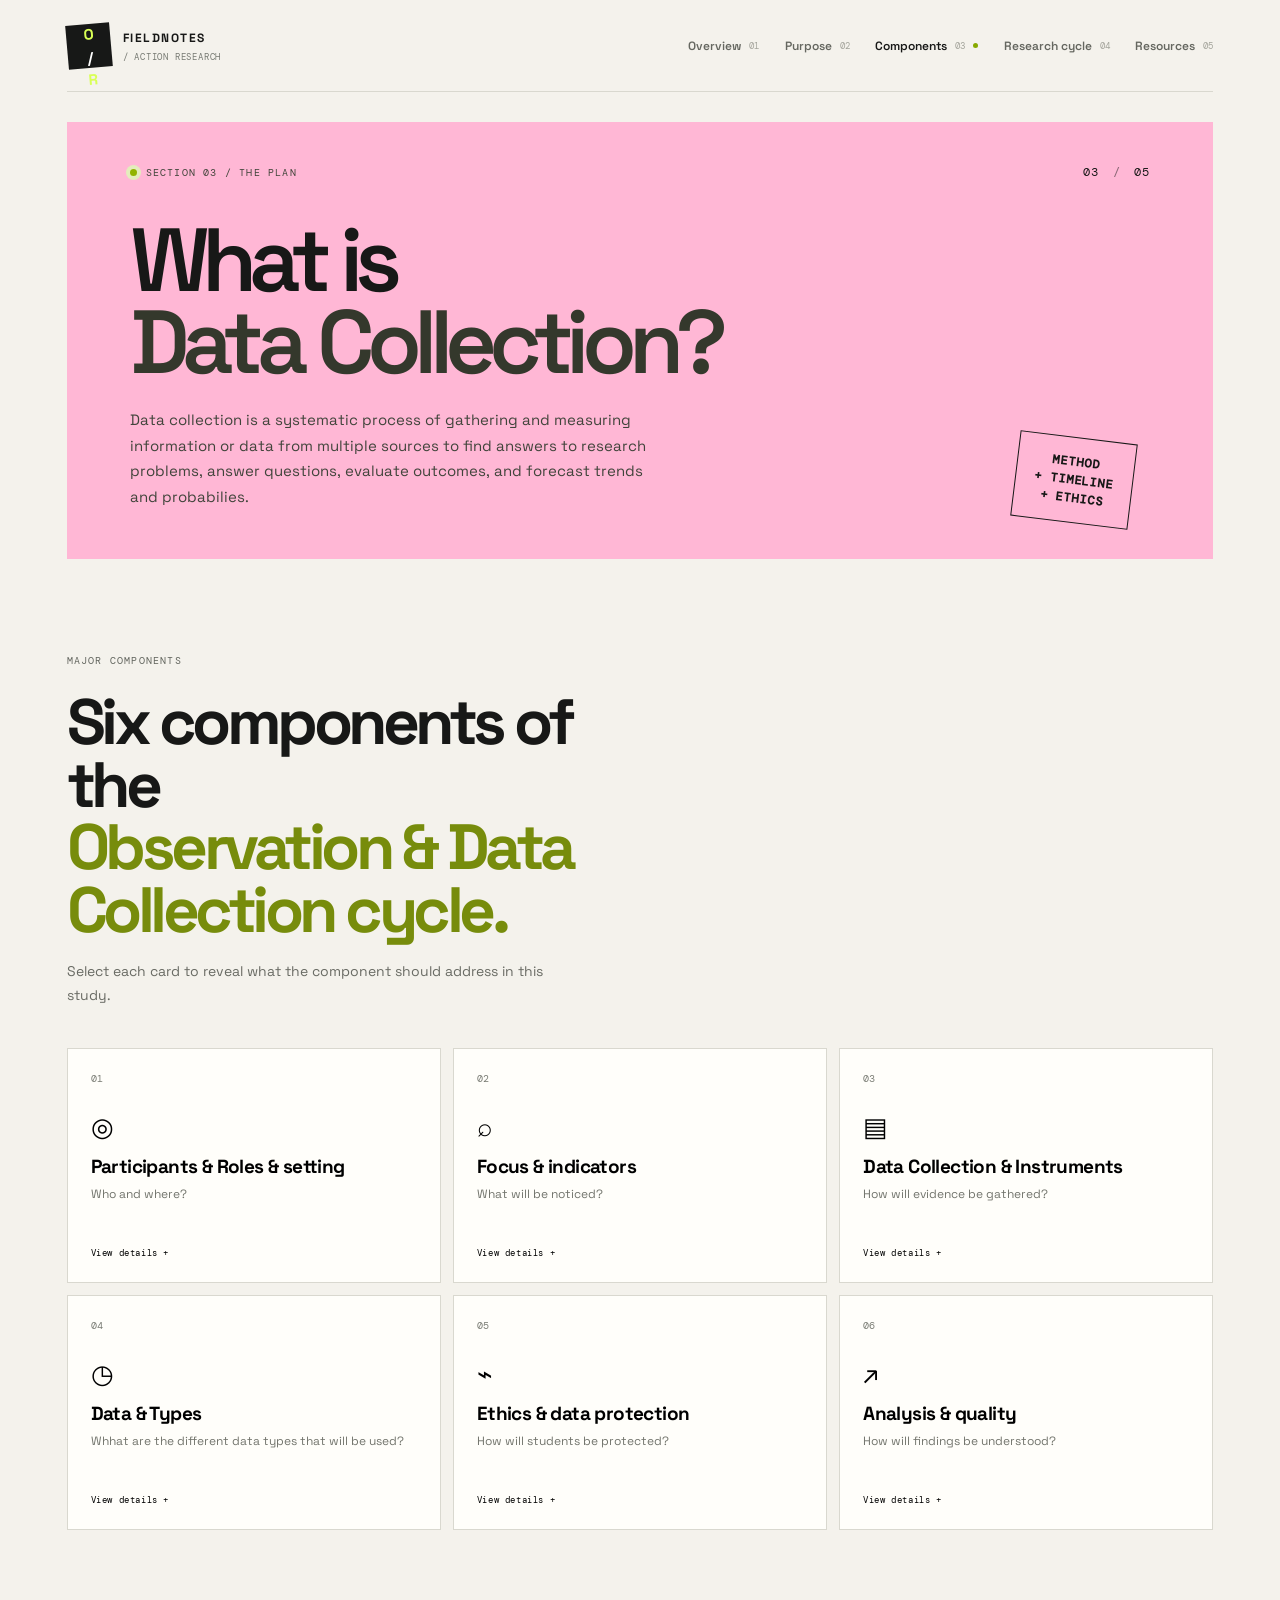
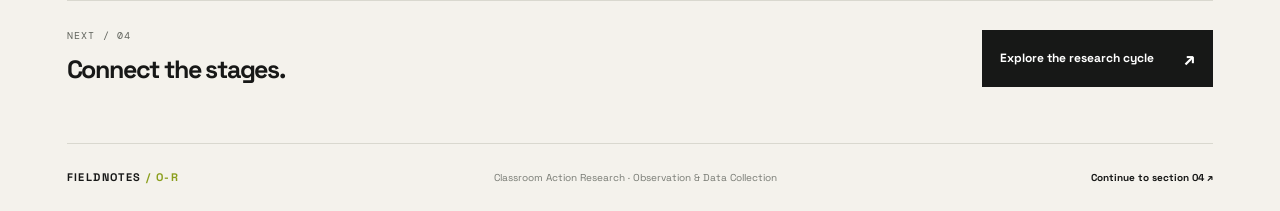
==== components.html @ 3b0fd25b "Add files via upload" ====
<!DOCTYPE html>
<html lang="en">
<head>
  <meta charset="UTF-8"><meta name="viewport" content="width=device-width, initial-scale=1.0">
  <meta name="description" content="Major components of an observation and data collection proposal.">
  <title>Components</title>
  <link rel="preconnect" href="https://fonts.googleapis.com"><link rel="preconnect" href="https://fonts.gstatic.com" crossorigin>
  <link href="https://fonts.googleapis.com/css2?family=DM+Mono:wght@400;500&family=Space+Grotesk:wght@400;500;600;700&display=swap" rel="stylesheet">
  <link rel="stylesheet" href="style.css"><script src="script.js" defer></script>
</head>
<body><div class="site-shell">
  <header class="site-header"><a class="brand" href="index.html"><span class="brand-mark">O<span>/</span>R</span><span class="brand-name">FIELDNOTES<span> / ACTION RESEARCH</span></span></a><button class="menu-toggle" aria-label="Toggle navigation" aria-expanded="false"><span></span><span></span></button><nav class="main-nav" aria-label="Main navigation"><a href="index.html">Overview <span>01</span></a><a href="purpose.html">Purpose <span>02</span></a><a class="active" href="components.html">Components <span>03</span></a><a href="cycle.html">Research cycle <span>04</span></a><a href="resources.html">Resources <span>05</span></a></nav></header>
  <main>
    <section class="page-hero page-hero-pink"><div class="page-hero-top"><p class="eyebrow"><span class="eyebrow-dot"></span> SECTION 03 / THE PLAN</p><span class="page-count">03 <i>/</i> 05</span></div><h1>What is<br><em>Data Collection?</em></h1><p class="page-lede">Data collection is a systematic process of gathering and measuring information or data from multiple sources to find answers to research problems, answer questions, evaluate outcomes, and forecast trends and probabilies.</p><div class="hero-stamp">METHOD<br>+ TIMELINE<br>+ ETHICS</div></section>
    <section class="section-block proposal-block"><div class="section-heading"><p class="eyebrow">MAJOR COMPONENTS</p><h2>Six components of the<br><em>Observation & Data Collection cycle.</em></h2><p>Select each card to reveal what the component should address in this study.</p></div>
      <div class="proposal-grid">
        <button class="proposal-card" aria-expanded="false"><span class="proposal-number">01</span><span class="proposal-icon">◎</span><h3>Participants & Roles &amp; setting</h3><p class="proposal-summary">Who and where?</p><span class="expand-label">View details +</span><div class="proposal-details"><p>Students of Grade 9E at School A, the classroom context, the teacher-researcher, and the learning issue being investigated. The students of Grade E's work sample, logs and interview responses. The Class Teacher will implement the intervention and observes along side the researcher. The Student researcher will observe, record field notes and compare findings with the teacher.</p></div></button>
        <button class="proposal-card" aria-expanded="false"><span class="proposal-number">02</span><span class="proposal-icon">⌕</span><h3>Focus &amp; indicators</h3><p class="proposal-summary">What will be noticed?</p><span class="expand-label">View details +</span><div class="proposal-details"><p>Define the critical-thinking behaviours to observe, such as explaining reasoning, using evidence, considering alternative views, and responding constructively to feedback.</p></div></button>
        <button class="proposal-card" aria-expanded="false"><span class="proposal-number">03</span><span class="proposal-icon">▤</span><h3>Data Collection &amp; Instruments</h3><p class="proposal-summary">How will evidence be gathered?</p><span class="expand-label">View details +</span><div class="proposal-details"><p>Rubric-based classroom observation checklist</p> <p>Critical Thinking Rubric</p><p>AI Usage Log and AI Transparency Appendix</p><p>Student Reflective Journals</p><p>Surveys and Tests</p><p>Interviews with a focus group</p></div></button>
        <button class="proposal-card" aria-expanded="false"><span class="proposal-number">04</span><span class="proposal-icon">◷</span><h3>Data &amp; Types</h3><p class="proposal-summary">Whhat are the different data types that will be used?</p><span class="expand-label">View details +</span><div class="proposal-details"><p>Quantitative: survey results, pre- and post-test scores, rubric scores, frequency counts from checklists.</p> <p>Qualitative: observation notes, AI logs, journal entries, interview responses, teacher feedback comments.</p></div></button>
        <button class="proposal-card" aria-expanded="false"><span class="proposal-number">05</span><span class="proposal-icon">⌁</span><h3>Ethics &amp; data protection</h3><p class="proposal-summary">How will students be protected?</p><span class="expand-label">View details +</span><div class="proposal-details"><p>Follow school and institutional requirements for permission and consent, explain participation appropriately, use codes instead of names in working records, and store data securely.</p></div></button>
        <button class="proposal-card" aria-expanded="false"><span class="proposal-number">06</span><span class="proposal-icon">↗</span><h3>Analysis &amp; quality</h3><p class="proposal-summary">How will findings be understood?</p><span class="expand-label">View details +</span><div class="proposal-details"><p>Explain how observations will be coded, rubric scores summarised, and baseline findings compared with later evidence. Use consistent criteria and, where feasible, a second observer to check interpretation.</p></div></button>
      </div>
    </section>
    <section class="bottom-cta"><div><p class="eyebrow">NEXT / 04</p><h2>Connect the stages.</h2></div><a class="button button-dark" href="cycle.html">Explore the research cycle <span>↗</span></a></section>
  </main>
  <footer class="site-footer"><a class="footer-brand" href="index.html">FIELDNOTES <span>/ O-R</span></a><p>Classroom Action Research · Observation &amp; Data Collection</p><a href="cycle.html">Continue to section 04 ↗</a></footer>
</div></body></html>
---- style.css ----
/* FIELDNOTES / Observation & Data Collection
   Bold experimental academic design. All pages share this stylesheet. */
:root{--ink:#171817;--paper:#f4f2ec;--muted:#777a73;--line:#d9d8cf;--lime:#d9ff55;--pink:#ffb7d5;--blue:#a9c7ff;--orange:#ff9d5c;--white:#fffefa;--mono:"DM Mono",monospace;--display:"Space Grotesk",sans-serif;--radius:4px}
*{box-sizing:border-box}html{scroll-behavior:smooth}body{margin:0;background:var(--paper);color:var(--ink);font-family:var(--display);line-height:1.5}a{color:inherit;text-decoration:none}button{font:inherit}.site-shell{width:min(1440px,100%);margin:0 auto;padding:0 5.2%}.site-header{height:92px;display:flex;align-items:center;justify-content:space-between;border-bottom:1px solid var(--line);position:relative;z-index:10}.brand{display:flex;align-items:center;gap:12px}.brand-mark{display:grid;place-items:center;width:44px;height:44px;background:var(--ink);color:var(--lime);font-size:15px;font-weight:700;letter-spacing:-2px;transform:rotate(-5deg)}.brand-mark span{color:white}.brand-name{font-size:12px;font-weight:700;letter-spacing:1.5px}.brand-name>span{display:block;font:9px var(--mono);color:var(--muted);letter-spacing:.8px;margin-top:4px}.main-nav{display:flex;align-items:center;gap:clamp(12px,2vw,30px)}.main-nav a{font-size:12px;font-weight:600;display:flex;gap:8px;align-items:center;color:#656760;transition:color .2s}.main-nav a span{font:9px var(--mono);color:#a3a49b}.main-nav a:hover,.main-nav a.active{color:var(--ink)}.main-nav a.active:after{content:"";height:5px;width:5px;border-radius:50%;background:#87a900;display:inline-block}.menu-toggle{display:none;border:0;background:transparent;padding:8px}.menu-toggle span{display:block;width:24px;height:2px;background:var(--ink);margin:5px}
.eyebrow,.section-kicker,.chapter-number,.page-count,.step-tag,.resource-number,.timeline-week,.progress-top,.card-top,.card-footer,.strip-label,.context-index,.art-coordinate{font:10px var(--mono);letter-spacing:1.2px}.eyebrow{display:flex;align-items:center;gap:9px;margin:0 0 24px;color:#62655e}.eyebrow-dot{width:7px;height:7px;background:#92b300;display:inline-block;border-radius:50%;box-shadow:0 0 0 4px #e4edbd}.hero{display:grid;grid-template-columns:1.08fr .92fr;gap:4%;padding:70px 0 65px;min-height:590px;align-items:center}.hero h1,.page-hero h1{font-size:clamp(58px,8vw,112px);line-height:.91;letter-spacing:-.085em;font-weight:600;margin:0}.hero h1 em,.page-hero h1 em,.section-heading h2 em,.context-main h2 em,.big-text-panel h2 em,.dark-panel h2 em,.example-heading h2 em,.timeline-heading h2 em,.connection-table-section h2 em,.process-intro h2 em,.closing-panel h2 em{font-style:normal;color:#778c0c}.hero-intro{max-width:540px;color:#5f625b;font-size:17px;line-height:1.7;margin:28px 0 27px}.hero-actions{display:flex;align-items:center;gap:25px;flex-wrap:wrap}.button{display:inline-flex;align-items:center;gap:30px;padding:15px 18px;font-size:12px;font-weight:700;transition:transform .2s,background .2s}.button:hover{transform:translateY(-3px)}.button-dark{background:var(--ink);color:white}.button-dark span,.button-light span{font-size:18px}.text-link{font-size:12px;font-weight:700;border-bottom:1px solid #b9bab2;padding-bottom:5px}.hero-meta{display:flex;align-items:center;gap:11px;flex-wrap:wrap;margin-top:45px;font:9px var(--mono);color:var(--muted);letter-spacing:.6px}.hero-meta strong{font:600 10px var(--display);color:var(--ink);letter-spacing:0}.meta-divider{height:20px;border-left:1px solid var(--line);margin:0 5px}
.hero-art{height:435px;position:relative;display:grid;place-items:center;isolation:isolate}.art-circle{position:absolute;border-radius:50%;z-index:-1}.circle-one{width:360px;height:360px;background:var(--lime);top:35px;right:7%;}.circle-two{width:200px;height:200px;border:1px solid var(--ink);bottom:0;left:0}.observation-card{width:min(310px,75%);background:var(--white);border:1px solid var(--ink);padding:20px 20px 15px;box-shadow:12px 13px 0 var(--ink);transform:rotate(3deg);z-index:2;animation:floatCard 6s ease-in-out infinite}.card-top,.card-footer{display:flex;justify-content:space-between;color:#74766f;font-size:8px}.record-dot{width:7px;height:7px;background:#ff665c;border-radius:50%}.scribble-line{height:5px;background:#e4e3dc;margin-top:13px}.scribble-line.long{width:85%}.scribble-line.medium{width:58%}.observation-highlight{background:var(--pink);font-size:23px;line-height:1.12;letter-spacing:-1px;font-weight:700;padding:17px;margin:19px 0 15px;transform:rotate(-1deg)}.mini-check{display:flex;align-items:center;gap:9px;font-size:10px;color:#55574f;margin:10px 0}.check-box{width:14px;height:14px;border:1px solid #aeb0a6;display:grid;place-items:center;font-size:10px;color:#4d6800}.card-footer{border-top:1px solid var(--line);padding-top:13px;margin-top:18px}.art-sticker{position:absolute;font:700 11px var(--mono);letter-spacing:.8px;padding:12px 14px;z-index:3}.sticker-top{background:var(--ink);color:var(--lime);right:1%;top:18px;transform:rotate(8deg)}.sticker-bottom{background:var(--orange);bottom:20px;left:2%;transform:rotate(-8deg)}.art-coordinate{position:absolute;right:0;bottom:5px;font-size:8px;line-height:1.8;color:var(--muted)}
.intro-strip{border-top:1px solid var(--ink);border-bottom:1px solid var(--ink);display:grid;grid-template-columns:190px 1fr;align-items:center;gap:20px;padding:27px 0}.strip-label{display:flex;justify-content:space-between;color:var(--muted)}.strip-label span{font-size:18px;color:var(--ink)}.intro-strip p{font-size:clamp(18px,2.3vw,27px);letter-spacing:-.8px;line-height:1.35;margin:0;max-width:850px}.intro-strip strong{background:var(--lime);padding:0 4px}
.section-block{padding:95px 0}.section-heading{max-width:590px;margin-bottom:40px}.section-heading h2,.example-heading h2,.timeline-heading h2,.connection-table-section h2,.process-intro h2{font-size:clamp(40px,5vw,65px);line-height:.98;letter-spacing:-.07em;margin:0 0 18px}.section-heading>p:last-child,.timeline-heading>p:last-child,.process-intro>p:last-child{color:#696b64;max-width:480px;font-size:14px;line-height:1.7}.chapter-grid{display:grid;grid-template-columns:repeat(4,1fr);gap:13px}.chapter-card{min-height:260px;padding:19px;position:relative;display:flex;flex-direction:column;transition:transform .25s;overflow:hidden}.chapter-card:hover{transform:translateY(-7px) rotate(-.5deg)}.chapter-lime{background:var(--lime)}.chapter-pink{background:var(--pink)}.chapter-blue{background:var(--blue)}.chapter-orange{background:var(--orange)}.chapter-number{font-size:8px}.chapter-icon{font-size:28px;margin-top:25px}.chapter-card h3{font-size:25px;line-height:1.03;letter-spacing:-1.4px;margin:8px 0}.chapter-card p{font-size:11px;max-width:180px;color:#42453d;line-height:1.5;margin:0 0 30px}.card-arrow{position:absolute;right:18px;bottom:12px;font-size:22px}
.context-band{background:var(--ink);color:white;padding:48px;display:grid;grid-template-columns:150px 1fr 110px;gap:30px;align-items:start;margin-bottom:90px}.context-index{color:#a7aaa1;line-height:1.8}.context-index strong{font:700 30px var(--display);color:var(--lime);letter-spacing:-2px}.context-main .eyebrow{color:#c2c4bc}.context-main h2{font-size:clamp(36px,4vw,55px);letter-spacing:-.06em;line-height:1;margin:0 0 18px}.context-main h2 em{color:var(--lime)}.context-main>p:last-child{max-width:660px;color:#c3c5bd;font-size:14px;line-height:1.8;margin:0}.context-side{display:flex;flex-direction:column;align-items:flex-end;gap:20px;font:9px var(--mono);line-height:1.8;color:var(--lime);text-align:right}.context-symbol{font-size:44px;line-height:1}
.site-footer{border-top:1px solid var(--line);padding:25px 0;display:flex;align-items:center;justify-content:space-between;gap:15px;font-size:10px;color:var(--muted)}.footer-brand{font-size:11px;font-weight:700;letter-spacing:1.4px;color:var(--ink)}.footer-brand span{color:#8b9f1d}.site-footer p{margin:0}.site-footer>a:last-child{color:var(--ink);font-weight:700}
.page-hero{min-height:390px;padding:42px 5.5% 50px;position:relative;overflow:hidden;margin:30px 0 0}.page-hero-lime{background:var(--lime)}.page-hero-pink{background:var(--pink)}.page-hero-blue{background:var(--blue)}.page-hero-orange{background:var(--orange)}.page-hero-top{display:flex;justify-content:space-between;align-items:center;margin-bottom:40px}.page-hero .eyebrow{margin:0;color:#41443a}.page-count{font-size:12px}.page-count i{font-style:normal;opacity:.5;margin:0 5px}.page-hero h1{font-size:clamp(54px,7vw,90px);max-width:800px;position:relative;z-index:1}.page-hero h1 em{color:#34382c}.page-lede{max-width:530px;font-size:15px;line-height:1.7;color:#41443b;margin:24px 0 0;position:relative;z-index:1}.hero-stamp{position:absolute;right:7%;bottom:36px;border:1px solid currentColor;padding:15px 18px;font:700 12px var(--mono);line-height:1.5;letter-spacing:1px;transform:rotate(7deg);text-align:center;z-index:0}
.two-column-section{display:grid;grid-template-columns:1fr 1fr;gap:14px;padding:75px 0}.big-text-panel,.dark-panel{padding:clamp(25px,4vw,50px);min-height:520px}.big-text-panel{background:var(--white);border:1px solid var(--line)}.dark-panel{background:var(--ink);color:white}.section-kicker{color:#85877f}.dark-panel .section-kicker{color:#b8bbb2}.oversized-symbol{font-size:52px;line-height:1;margin:35px 0 18px;color:#8ba900}.dark-panel .oversized-symbol{color:var(--pink)}.big-text-panel h2,.dark-panel h2{font-size:clamp(34px,4vw,48px);line-height:.99;letter-spacing:-.07em;margin:0 0 22px}.dark-panel h2 em{color:var(--pink)}.big-text-panel>p,.dark-panel>p{font-size:13px;color:#666960;line-height:1.8}.quote-note{border-left:4px solid var(--lime);padding:12px 15px;background:#f0f3e4;font-size:12px;line-height:1.6;margin-top:25px}.reason-list{padding:0;margin:30px 0 0;list-style:none}.reason-list li{display:grid;grid-template-columns:34px 1fr;gap:12px;border-top:1px solid #3b3e38;padding:16px 0}.reason-list li>span{font:10px var(--mono);color:var(--pink);padding-top:3px}.reason-list strong{font-size:14px}.reason-list p{font-size:11px;color:#bfc1b8;line-height:1.6;margin:4px 0 0}
.example-section{padding:20px 0 80px}.example-heading{margin-bottom:35px}.example-flow{display:grid;grid-template-columns:1fr 30px 1fr 30px 1fr;align-items:stretch;gap:10px}.example-step{background:#e9e7df;padding:23px;min-height:220px;position:relative}.step-tag{font-size:8px;color:#666960}.example-icon{font-size:28px;margin:25px 0 10px}.example-step h3{font-size:19px;letter-spacing:-.7px;margin:0 0 8px}.example-step p{font-size:12px;color:#62645c;line-height:1.6;margin:0}.flow-arrow{display:grid;place-items:center;font-size:23px}.bottom-cta{border-top:1px solid var(--line);padding:28px 0 55px;display:flex;align-items:center;justify-content:space-between;gap:20px}.bottom-cta .eyebrow{margin-bottom:9px}.bottom-cta h2{font-size:25px;letter-spacing:-1.2px;margin:0}
.proposal-block{padding-bottom:70px}.proposal-grid{display:grid;grid-template-columns:repeat(3,1fr);gap:12px}.proposal-card{border:1px solid var(--line);background:var(--white);text-align:left;padding:23px;min-height:235px;position:relative;cursor:pointer;transition:transform .2s,border-color .2s;display:flex;flex-direction:column;align-items:flex-start}.proposal-card:hover{transform:translateY(-4px);border-color:var(--ink)}.proposal-card[aria-expanded="true"]{background:var(--lime);border-color:var(--ink)}.proposal-number{font:10px var(--mono);color:#7a7c74}.proposal-icon{font-size:26px;margin:23px 0 10px}.proposal-card h3{font-size:19px;line-height:1.1;letter-spacing:-.6px;margin:0 0 8px}.proposal-summary{font-size:12px;color:#72746c;margin:0 0 20px}.expand-label{font:9px var(--mono);letter-spacing:.6px;margin-top:auto}.proposal-details{display:none;border-top:1px solid #b7c58b;padding-top:12px;margin-top:15px}.proposal-details p{font-size:11px;line-height:1.7;margin:0;color:#44473e}.proposal-card[aria-expanded="true"] .proposal-details{display:block}.proposal-card[aria-expanded="true"] .expand-label{font-weight:700}.timeline-section{background:#e8e6dd;padding:65px 7%;display:grid;grid-template-columns:.8fr 1.2fr;gap:7%;margin-bottom:75px}.timeline-heading h2{font-size:clamp(35px,4vw,50px)}.timeline{position:relative}.timeline:before{content:"";position:absolute;top:18px;bottom:25px;left:86px;width:1px;background:#c3c4b8}.timeline-item{display:grid;grid-template-columns:70px 34px 1fr;gap:15px;position:relative;padding:0 0 27px}.timeline-week{font-size:8px;line-height:1.5;color:#777970;padding-top:9px}.timeline-marker{width:31px;height:31px;border:1px solid var(--ink);background:var(--lime);border-radius:50%;display:grid;place-items:center;font:10px var(--mono);z-index:1}.timeline-content h3{font-size:16px;margin:2px 0 5px}.timeline-content p{font-size:11px;color:#686a62;line-height:1.7;margin:0}
.cycle-section{padding:85px 0 60px}.cycle-explorer{display:grid;grid-template-columns:1.1fr .9fr;gap:35px;align-items:center}.cycle-visual{height:430px;max-width:530px;width:100%;margin:auto;position:relative}.cycle-arrows{position:absolute;inset:0;width:100%;height:100%;color:#a3a59b;fill:none;stroke:currentColor;stroke-width:1.5;stroke-dasharray:5 6}.cycle-node{position:absolute;z-index:2;width:142px;min-height:100px;border:1px solid var(--ink);background:var(--white);padding:13px;text-align:left;cursor:pointer;transition:transform .2s,background .2s;box-shadow:5px 5px 0 rgba(23,24,23,.1)}.cycle-node:hover{transform:translateY(-4px) rotate(-1deg)}.cycle-node span{display:block;font:9px var(--mono);color:#77796f;margin-bottom:10px}.cycle-node strong{display:block;font-size:18px;letter-spacing:-.8px}.cycle-node small{display:block;font-size:10px;color:#676960;margin-top:3px}.node-plan{top:10px;left:calc(50% - 71px)}.node-act{top:145px;right:0}.node-observe{bottom:10px;left:calc(50% - 71px)}.node-reflect{top:145px;left:0}.node-act.is-selected{background:var(--pink)}.node-plan.is-selected{background:var(--blue)}.node-observe.is-selected{background:var(--lime)}.node-reflect.is-selected{background:var(--orange)}.cycle-node[aria-pressed="true"]{box-shadow:6px 6px 0 var(--ink)}.cycle-center{position:absolute;top:50%;left:50%;transform:translate(-50%,-50%);width:130px;height:130px;border:1px dashed #9fa196;border-radius:50%;display:flex;flex-direction:column;align-items:center;justify-content:center;text-align:center;background:var(--paper)}.cycle-center span{font:8px var(--mono);letter-spacing:1px;color:#7b7d74}.cycle-center strong{font-size:15px;line-height:1.05;letter-spacing:-.5px;margin:7px 0}.cycle-center i{font-style:normal;font-size:22px}.cycle-detail{background:var(--ink);color:white;padding:35px;min-height:370px;position:relative}.cycle-detail .eyebrow{color:#b8bab2;margin-bottom:12px;font-size:9px}.detail-number{font-size:56px;line-height:1;font-weight:700;letter-spacing:-5px;color:var(--lime)}.cycle-detail h3{font-size:32px;line-height:.98;letter-spacing:-1.8px;margin:13px 0}.cycle-detail>p:not(.eyebrow){font-size:12px;line-height:1.8;color:#c4c6be}.detail-connection{display:flex;gap:12px;border-top:1px solid #41443c;padding-top:18px;margin-top:24px}.connection-icon{color:var(--pink);font-size:22px}.detail-connection strong{font-size:12px}.detail-connection p{font-size:10px;line-height:1.6;color:#bfc1b8;margin:5px 0 0}.cycle-controls{display:flex;justify-content:space-between;gap:12px;margin-top:23px}.small-button{border:1px solid #5b5e55;background:transparent;color:white;padding:9px 12px;font-size:10px;cursor:pointer}.small-button:hover{background:var(--lime);border-color:var(--lime);color:var(--ink)}.cycle-summary{display:flex;align-items:center;gap:20px;background:var(--blue);padding:20px 25px;margin-top:45px}.summary-symbol{font-size:38px}.cycle-summary p{font-size:13px;line-height:1.7;margin:0}.connection-table-section{padding:20px 0 85px}.connection-table-section h2{margin-bottom:28px}.connection-rows{border-top:1px solid var(--ink)}.connection-rows>div{display:grid;grid-template-columns:150px 220px 1fr;gap:20px;align-items:center;padding:20px;border-bottom:1px solid var(--line)}.connection-rows span{font:9px var(--mono);color:#77796f}.connection-rows strong{font-size:14px}.connection-rows p{font-size:12px;color:#686a62;margin:0}.connection-rows .row-highlight{background:var(--lime);border-bottom-color:var(--ink)}
.resource-section{padding:85px 0 75px}.resource-grid{display:grid;grid-template-columns:repeat(2,1fr);gap:13px}.resource-card{padding:28px;min-height:330px}.resource-card-dark{background:var(--ink);color:white}.resource-card-lime{background:var(--lime)}.resource-card-blue{background:var(--blue)}.resource-card-pink{background:var(--pink)}.resource-number{font-size:9px;opacity:.8}.resource-symbol{font-size:33px;margin:24px 0 8px}.resource-card h3{font-size:27px;letter-spacing:-1.4px;margin:0 0 17px}.resource-card ul{padding-left:17px;margin:0;display:grid;gap:8px}.resource-card li{font-size:12px;line-height:1.5}.resource-card-dark li{color:#d2d4cc}.process-section{display:grid;grid-template-columns:.8fr 1.2fr;gap:8%;padding:35px 0 90px}.process-intro h2{font-size:clamp(38px,4vw,54px)}.progress-card{background:#e5e3da;padding:18px;margin-top:30px}.progress-top{display:flex;justify-content:space-between;font-size:8px}.progress-top strong{font-size:10px}.progress-track{height:5px;background:#cacbc1;margin:13px 0}.progress-track span{display:block;height:100%;width:0;background:#89a600;transition:width .25s}.progress-card>p{font-size:10px;color:#65675f;margin:0}.reset-button{border:0;border-bottom:1px solid #a7a89f;background:none;padding:0;margin-top:15px;font-size:10px;cursor:pointer}.process-checklist{border-top:1px solid var(--line)}.process-item{display:grid;grid-template-columns:0 35px 1fr 22px;gap:12px;align-items:center;padding:18px 4px;border-bottom:1px solid var(--line);cursor:pointer;transition:background .2s}.process-item input{opacity:0;width:0;height:0}.process-number{font:10px var(--mono);color:#898b83}.process-copy strong{display:block;font-size:14px}.process-copy small{display:block;font-size:11px;color:#73756d;margin-top:4px;line-height:1.5}.custom-check{width:20px;height:20px;border:1px solid #b5b7ad;display:grid;place-items:center;font-size:12px;color:transparent}.process-item:has(input:checked){background:#e8efcf}.process-item:has(input:checked) .custom-check{background:var(--lime);border-color:var(--ink);color:var(--ink)}.process-item:has(input:checked) .process-copy strong{text-decoration:line-through;text-decoration-color:#8b9f1d}.closing-panel{position:relative;background:var(--ink);color:white;padding:50px 7%;margin-bottom:75px;overflow:hidden}.closing-panel .eyebrow{color:#bfc1b8}.closing-panel h2{font-size:clamp(48px,7vw,82px);line-height:.9;letter-spacing:-.08em;margin:0 0 22px;position:relative;z-index:1}.closing-panel h2 em{color:var(--lime)}.closing-panel>p:not(.eyebrow){max-width:520px;color:#c5c7bf;font-size:13px;line-height:1.8;margin-bottom:25px}.button-light{background:var(--lime);color:var(--ink);position:relative;z-index:1}.closing-mark{position:absolute;right:4%;top:0;font-size:clamp(130px,24vw,310px);font-weight:700;letter-spacing:-.13em;color:#292c25;line-height:1;transform:rotate(-10deg);pointer-events:none}
@keyframes floatCard{0%,100%{transform:translateY(0) rotate(3deg)}50%{transform:translateY(-8px) rotate(1deg)}}@media(prefers-reduced-motion:reduce){*,*::before,*::after{scroll-behavior:auto!important;animation:none!important;transition:none!important}}
@media(max-width:1000px){.site-shell{padding:0 4%}.site-header{height:78px}.brand-name{font-size:10px}.main-nav{gap:12px}.main-nav a{font-size:10px}.main-nav a span{display:none}.hero{min-height:530px;padding:55px 0}.hero h1{font-size:clamp(55px,8vw,84px)}.hero-art{height:360px}.circle-one{width:290px;height:290px}.observation-card{width:280px}.chapter-grid{grid-template-columns:repeat(2,1fr)}.chapter-card{min-height:220px}.context-band{grid-template-columns:100px 1fr 75px;padding:35px;gap:20px}.timeline-section{padding:50px 4%;gap:4%}.cycle-explorer{grid-template-columns:1fr 1fr;gap:20px}.cycle-node{width:125px}.node-plan,.node-observe{left:calc(50% - 62px)}.cycle-visual{height:400px}.cycle-detail{padding:25px}.connection-rows>div{grid-template-columns:110px 180px 1fr}}
@media(max-width:720px){.site-shell{padding:0 20px}.site-header{height:72px}.menu-toggle{display:block;cursor:pointer}.main-nav{display:none;position:absolute;top:71px;left:0;right:0;background:var(--paper);border:1px solid var(--line);padding:12px 18px 18px;flex-direction:column;align-items:stretch;gap:0;box-shadow:0 12px 20px #17181712}.main-nav.is-open{display:flex}.main-nav a{padding:13px 0;border-bottom:1px solid var(--line);font-size:12px;justify-content:space-between}.main-nav a:last-child{border-bottom:0}.main-nav a span{display:block}.hero{grid-template-columns:1fr;padding:52px 0 35px;gap:20px}.hero h1{font-size:clamp(60px,15vw,92px)}.hero-intro{font-size:15px}.hero-meta{margin-top:30px}.hero-art{height:360px;grid-row:2}.circle-one{right:10%;width:280px;height:280px}.circle-two{left:7%}.sticker-top{right:4%}.sticker-bottom{left:4%}.intro-strip{grid-template-columns:1fr;gap:10px;padding:20px 0}.intro-strip p{font-size:21px}.section-block{padding:65px 0}.section-heading{margin-bottom:27px}.section-heading h2,.example-heading h2,.timeline-heading h2,.connection-table-section h2{font-size:47px}.chapter-grid{gap:9px}.chapter-card{padding:15px;min-height:205px}.chapter-card h3{font-size:22px}.chapter-card p{font-size:10px}.chapter-icon{margin-top:18px}.context-band{grid-template-columns:1fr;padding:27px;gap:25px;margin-bottom:55px}.context-side{display:none}.context-main h2{font-size:42px}.site-footer{flex-wrap:wrap;justify-content:space-between}.site-footer p{order:3;width:100%}.page-hero{margin-top:18px;min-height:370px;padding:25px 24px 35px}.page-hero-top{margin-bottom:40px}.page-hero h1{font-size:clamp(54px,13vw,78px)}.page-lede{font-size:13px;max-width:85%}.hero-stamp{right:15px;bottom:15px;font-size:9px;padding:9px;opacity:.8}.two-column-section{grid-template-columns:1fr;padding:45px 0;gap:12px}.big-text-panel,.dark-panel{min-height:0;padding:28px}.oversized-symbol{margin:25px 0 15px}.example-section{padding:5px 0 50px}.example-flow{grid-template-columns:1fr;gap:8px}.example-step{min-height:0;padding:20px}.example-icon{margin:13px 0 7px}.flow-arrow{transform:rotate(90deg);height:24px}.bottom-cta{align-items:flex-start;flex-direction:column;padding-bottom:40px}.proposal-grid{grid-template-columns:1fr 1fr}.proposal-card{padding:17px;min-height:225px}.proposal-card h3{font-size:17px}.timeline-section{grid-template-columns:1fr;gap:25px;padding:35px 20px;margin-bottom:50px}.timeline:before{left:72px}.timeline-item{grid-template-columns:58px 30px 1fr;gap:10px}.timeline-week{font-size:7px}.timeline-marker{width:28px;height:28px}.cycle-section{padding:55px 0 40px}.cycle-explorer{grid-template-columns:1fr}.cycle-visual{height:360px;max-width:430px}.cycle-node{width:116px;min-height:88px;padding:10px}.node-plan,.node-observe{left:calc(50% - 58px)}.node-act{right:0}.node-reflect{left:0}.cycle-node strong{font-size:16px}.cycle-node small{font-size:9px}.cycle-center{width:110px;height:110px}.cycle-center strong{font-size:13px}.cycle-arrows{transform:scale(.94)}.cycle-detail{min-height:0;padding:25px}.cycle-detail h3{font-size:30px}.cycle-summary{padding:16px;gap:12px;align-items:flex-start}.cycle-summary p{font-size:11px}.connection-table-section{padding:20px 0 55px}.connection-rows>div{grid-template-columns:1fr auto;gap:6px;padding:15px}.connection-rows span{grid-column:1/-1}.connection-rows strong{font-size:13px}.connection-rows p{grid-column:1/-1;line-height:1.6}.resource-section{padding:55px 0}.resource-grid{grid-template-columns:1fr}.resource-card{min-height:0;padding:24px}.resource-card h3{font-size:25px}.process-section{grid-template-columns:1fr;gap:30px;padding:10px 0 60px}.closing-panel{padding:35px 25px;margin-bottom:50px}.closing-panel h2{font-size:58px}.closing-mark{right:-4%;top:20%;font-size:160px;opacity:.7}}
@media(max-width:390px){.site-shell{padding:0 14px}.brand{gap:8px}.brand-mark{width:38px;height:38px}.brand-name{font-size:9px}.brand-name>span{font-size:7px}.hero-actions{gap:16px}.button{gap:18px}.chapter-grid,.proposal-grid{grid-template-columns:1fr}.chapter-card{min-height:190px}.proposal-card{min-height:190px}.page-hero h1{font-size:52px}.page-lede{max-width:100%}.hero-stamp{display:none}.cycle-node{width:103px}.node-plan,.node-observe{left:calc(50% - 51px)}.cycle-node strong{font-size:14px}.cycle-node small{font-size:8px}.cycle-center{width:92px;height:92px}.cycle-center strong{font-size:11px}.cycle-center span{font-size:7px}.cycle-visual{height:330px}.cycle-arrows{transform:scale(.85)}.closing-panel h2{font-size:49px}}
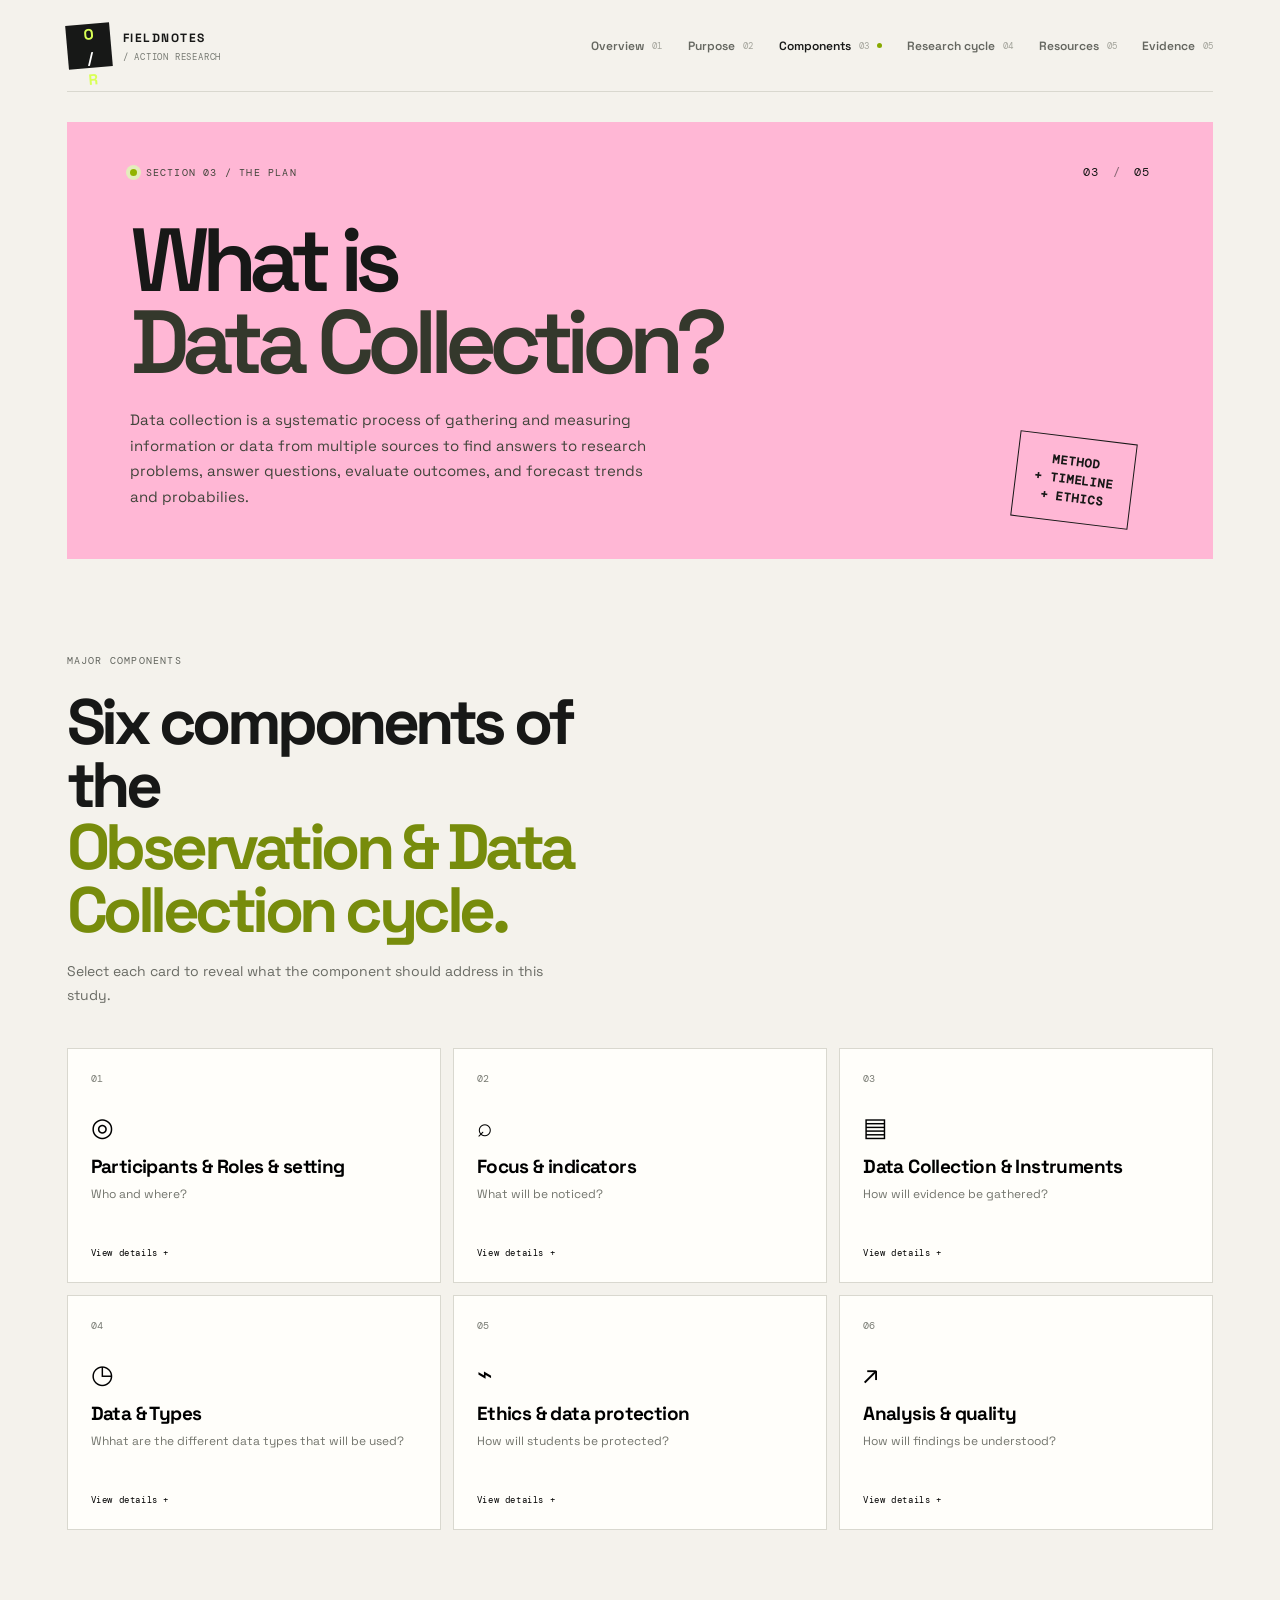
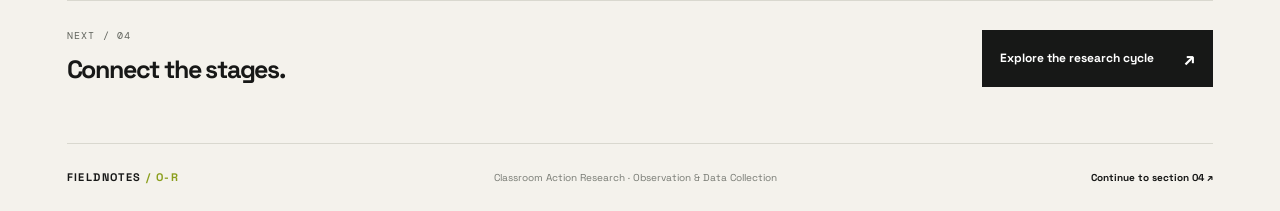
==== commit 3d9e668e: "Update components.html" ====
--- a/components.html
+++ b/components.html
@@ -9,7 +9,7 @@
   <link rel="stylesheet" href="style.css"><script src="script.js" defer></script>
 </head>
 <body><div class="site-shell">
-  <header class="site-header"><a class="brand" href="index.html"><span class="brand-mark">O<span>/</span>R</span><span class="brand-name">FIELDNOTES<span> / ACTION RESEARCH</span></span></a><button class="menu-toggle" aria-label="Toggle navigation" aria-expanded="false"><span></span><span></span></button><nav class="main-nav" aria-label="Main navigation"><a href="index.html">Overview <span>01</span></a><a href="purpose.html">Purpose <span>02</span></a><a class="active" href="components.html">Components <span>03</span></a><a href="cycle.html">Research cycle <span>04</span></a><a href="resources.html">Resources <span>05</span></a></nav></header>
+  <header class="site-header"><a class="brand" href="index.html"><span class="brand-mark">O<span>/</span>R</span><span class="brand-name">FIELDNOTES<span> / ACTION RESEARCH</span></span></a><button class="menu-toggle" aria-label="Toggle navigation" aria-expanded="false"><span></span><span></span></button><nav class="main-nav" aria-label="Main navigation"><a href="index.html">Overview <span>01</span></a><a href="purpose.html">Purpose <span>02</span></a><a class="active" href="components.html">Components <span>03</span></a><a href="cycle.html">Research cycle <span>04</span></a><a href="resources.html">Resources <span>05</span></a><a href="evidence.html">Evidence <span>05</span></a></nav></header>
   <main>
     <section class="page-hero page-hero-pink"><div class="page-hero-top"><p class="eyebrow"><span class="eyebrow-dot"></span> SECTION 03 / THE PLAN</p><span class="page-count">03 <i>/</i> 05</span></div><h1>What is<br><em>Data Collection?</em></h1><p class="page-lede">Data collection is a systematic process of gathering and measuring information or data from multiple sources to find answers to research problems, answer questions, evaluate outcomes, and forecast trends and probabilies.</p><div class="hero-stamp">METHOD<br>+ TIMELINE<br>+ ETHICS</div></section>
     <section class="section-block proposal-block"><div class="section-heading"><p class="eyebrow">MAJOR COMPONENTS</p><h2>Six components of the<br><em>Observation & Data Collection cycle.</em></h2><p>Select each card to reveal what the component should address in this study.</p></div>
@@ -25,4 +25,4 @@
     <section class="bottom-cta"><div><p class="eyebrow">NEXT / 04</p><h2>Connect the stages.</h2></div><a class="button button-dark" href="cycle.html">Explore the research cycle <span>↗</span></a></section>
   </main>
   <footer class="site-footer"><a class="footer-brand" href="index.html">FIELDNOTES <span>/ O-R</span></a><p>Classroom Action Research · Observation &amp; Data Collection</p><a href="cycle.html">Continue to section 04 ↗</a></footer>
-</div></body></html>+</div></body></html>
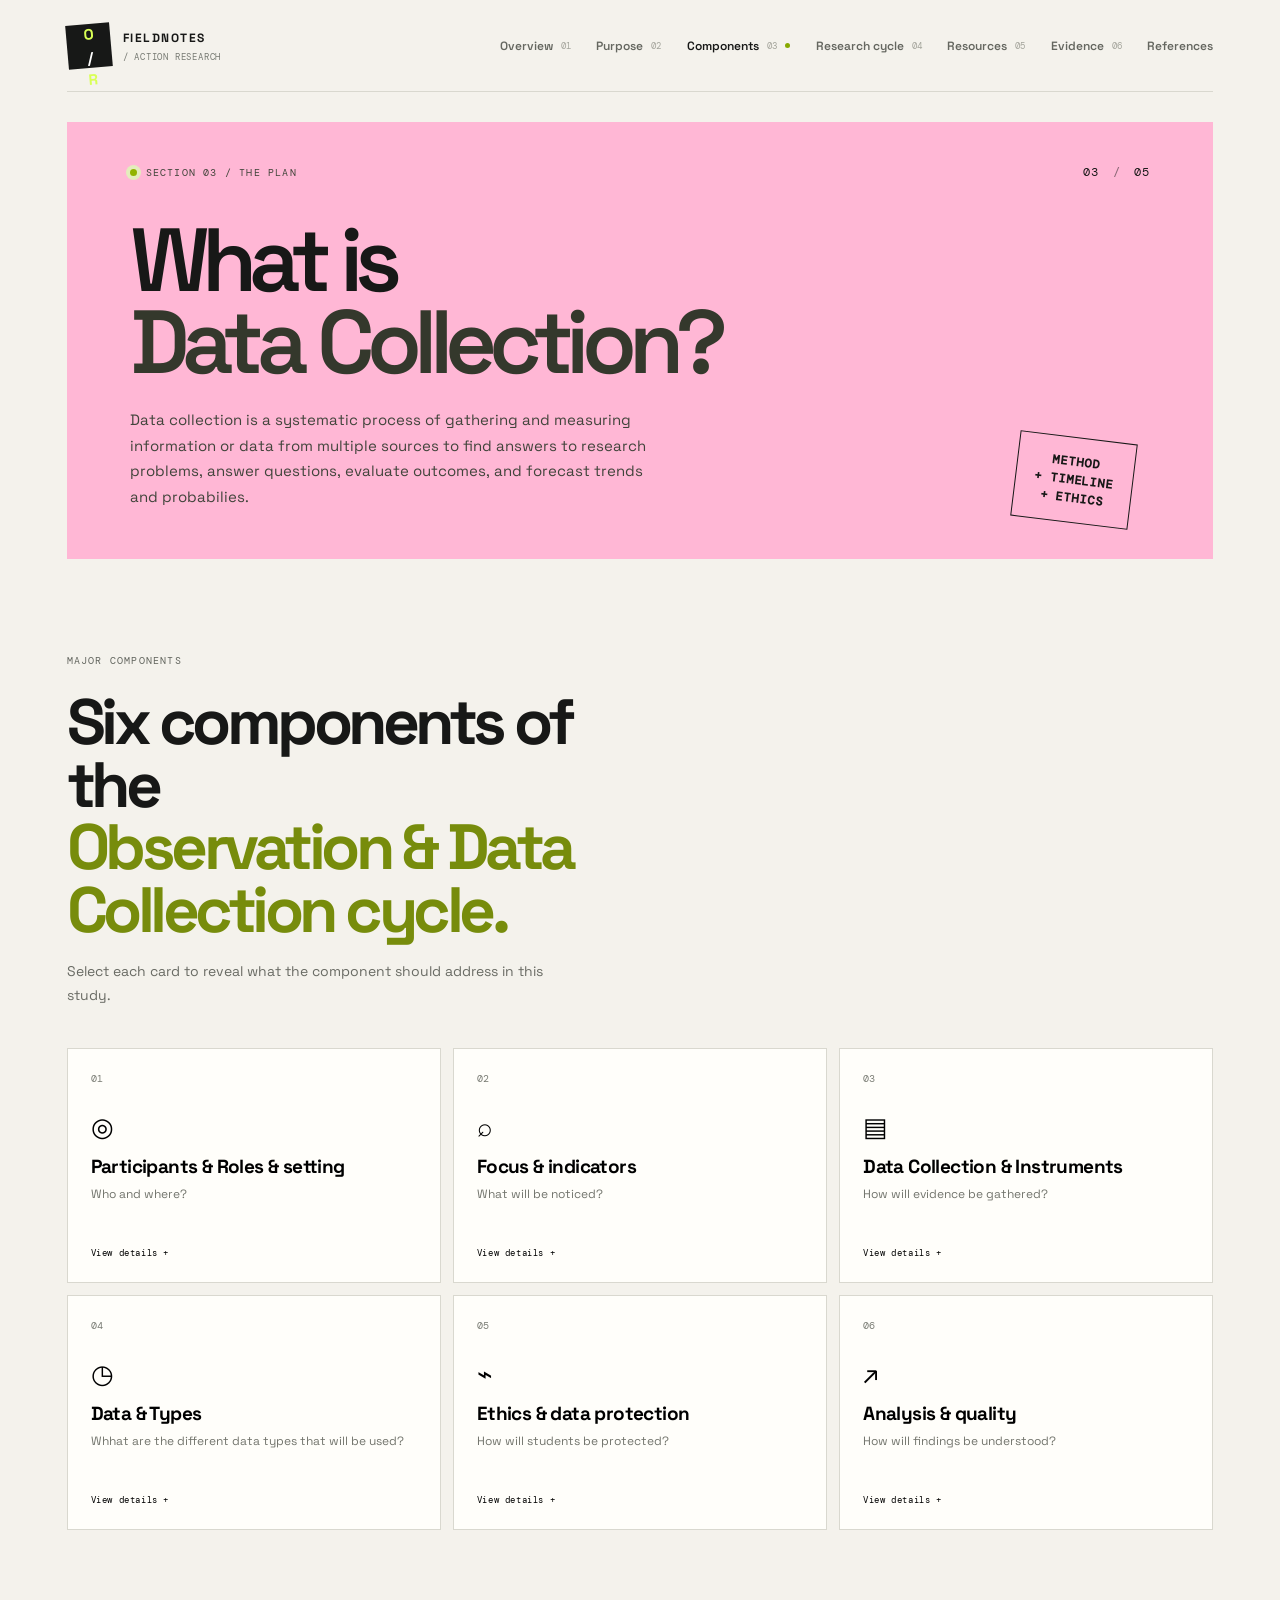
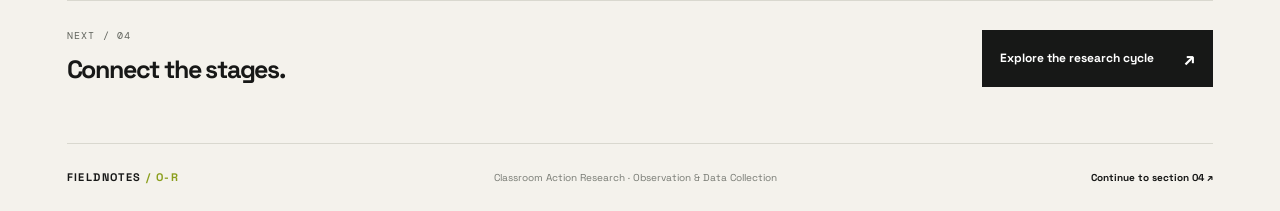
==== commit 71c5a04d: "Update components.html" ====
--- a/components.html
+++ b/components.html
@@ -9,7 +9,7 @@
   <link rel="stylesheet" href="style.css"><script src="script.js" defer></script>
 </head>
 <body><div class="site-shell">
-  <header class="site-header"><a class="brand" href="index.html"><span class="brand-mark">O<span>/</span>R</span><span class="brand-name">FIELDNOTES<span> / ACTION RESEARCH</span></span></a><button class="menu-toggle" aria-label="Toggle navigation" aria-expanded="false"><span></span><span></span></button><nav class="main-nav" aria-label="Main navigation"><a href="index.html">Overview <span>01</span></a><a href="purpose.html">Purpose <span>02</span></a><a class="active" href="components.html">Components <span>03</span></a><a href="cycle.html">Research cycle <span>04</span></a><a href="resources.html">Resources <span>05</span></a><a href="evidence.html">Evidence <span>05</span></a></nav></header>
+  <header class="site-header"><a class="brand" href="index.html"><span class="brand-mark">O<span>/</span>R</span><span class="brand-name">FIELDNOTES<span> / ACTION RESEARCH</span></span></a><button class="menu-toggle" aria-label="Toggle navigation" aria-expanded="false"><span></span><span></span></button><nav class="main-nav" aria-label="Main navigation"><a href="index.html">Overview <span>01</span></a><a href="purpose.html">Purpose <span>02</span></a><a class="active" href="components.html">Components <span>03</span></a><a href="cycle.html">Research cycle <span>04</span></a><a href="resources.html">Resources <span>05</span></a><a href="evidence.html">Evidence <span>06</span></a><a href="references.html">References</a></nav></header>
   <main>
     <section class="page-hero page-hero-pink"><div class="page-hero-top"><p class="eyebrow"><span class="eyebrow-dot"></span> SECTION 03 / THE PLAN</p><span class="page-count">03 <i>/</i> 05</span></div><h1>What is<br><em>Data Collection?</em></h1><p class="page-lede">Data collection is a systematic process of gathering and measuring information or data from multiple sources to find answers to research problems, answer questions, evaluate outcomes, and forecast trends and probabilies.</p><div class="hero-stamp">METHOD<br>+ TIMELINE<br>+ ETHICS</div></section>
     <section class="section-block proposal-block"><div class="section-heading"><p class="eyebrow">MAJOR COMPONENTS</p><h2>Six components of the<br><em>Observation & Data Collection cycle.</em></h2><p>Select each card to reveal what the component should address in this study.</p></div>
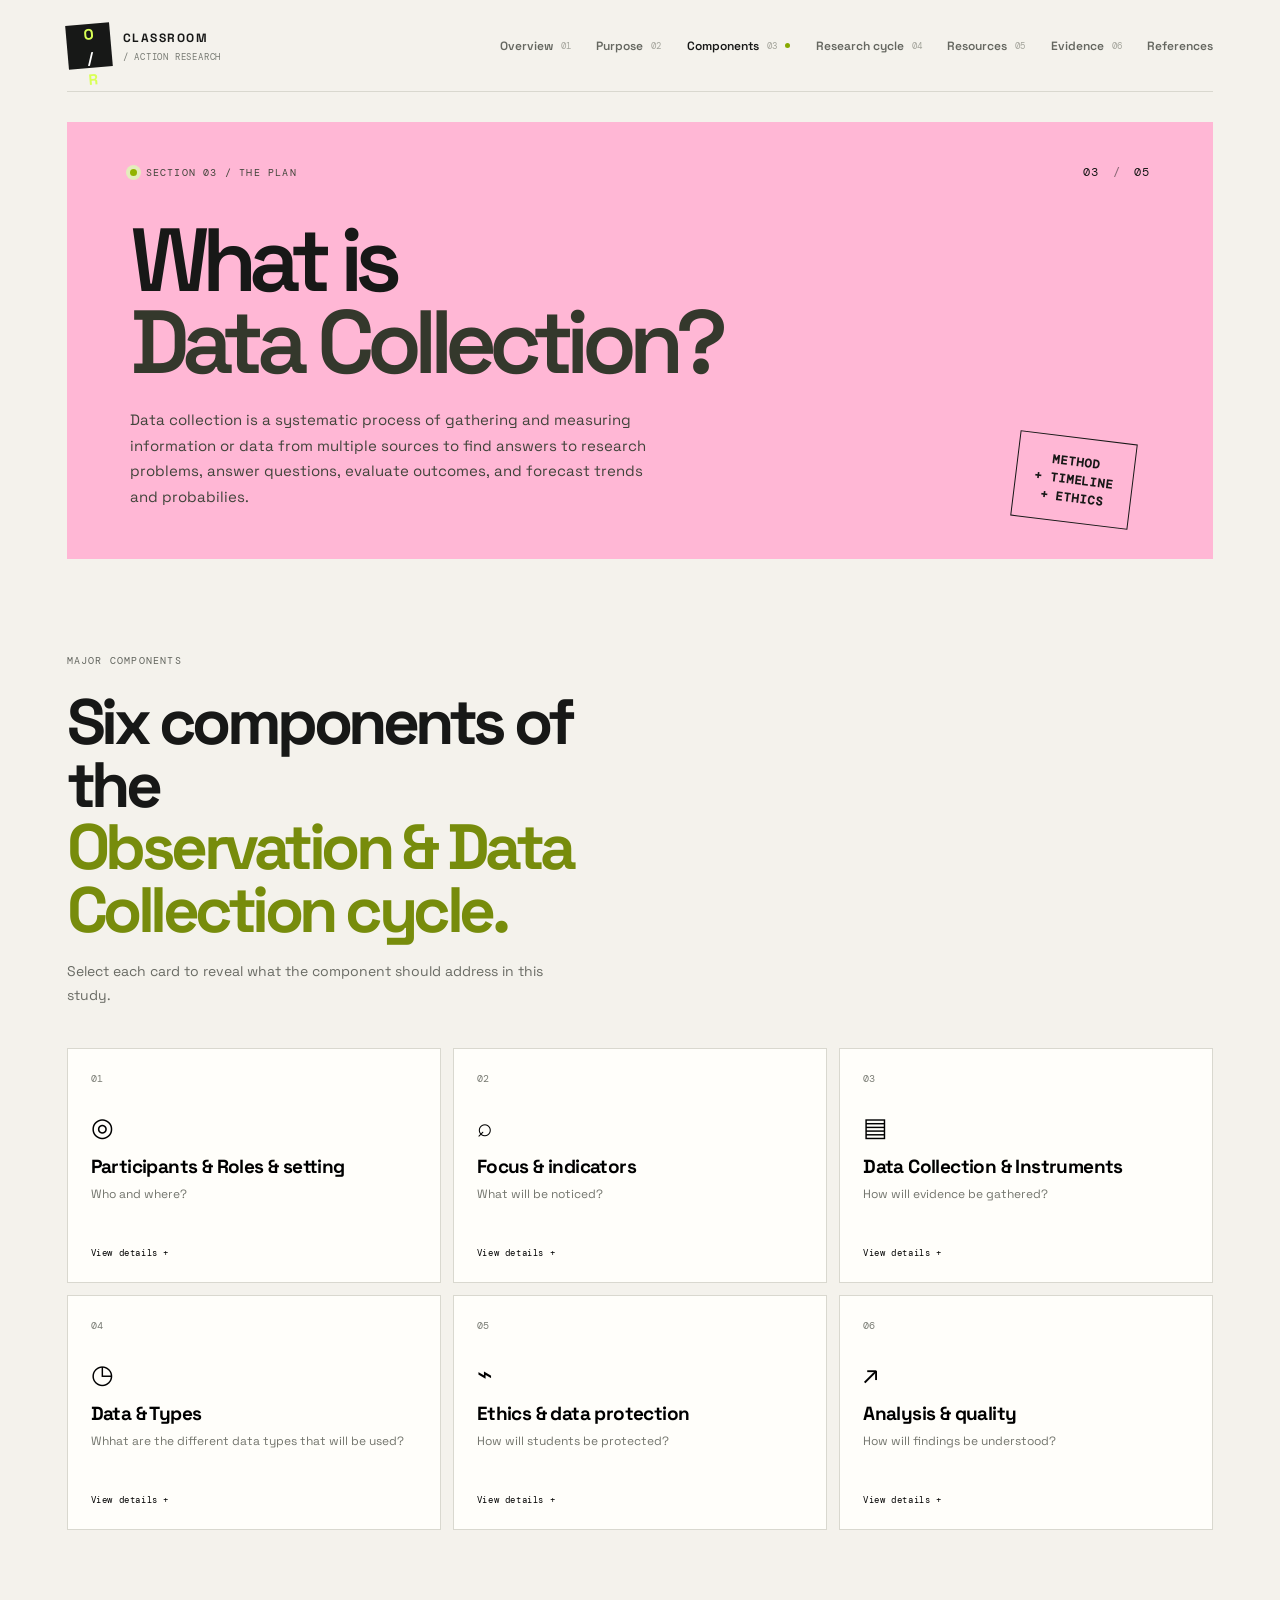
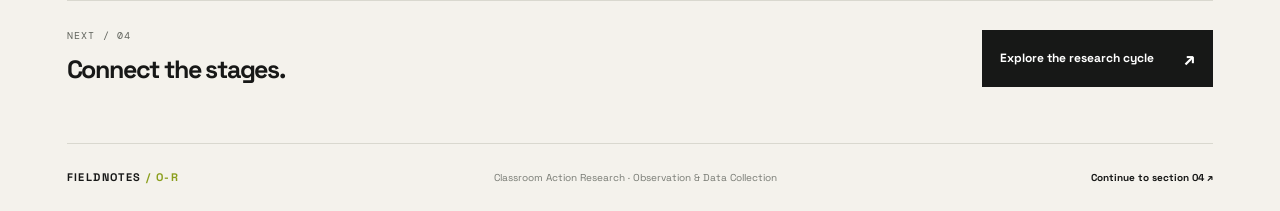
==== commit fa4ff789: "Update components.html" ====
--- a/components.html
+++ b/components.html
@@ -9,7 +9,7 @@
   <link rel="stylesheet" href="style.css"><script src="script.js" defer></script>
 </head>
 <body><div class="site-shell">
-  <header class="site-header"><a class="brand" href="index.html"><span class="brand-mark">O<span>/</span>R</span><span class="brand-name">FIELDNOTES<span> / ACTION RESEARCH</span></span></a><button class="menu-toggle" aria-label="Toggle navigation" aria-expanded="false"><span></span><span></span></button><nav class="main-nav" aria-label="Main navigation"><a href="index.html">Overview <span>01</span></a><a href="purpose.html">Purpose <span>02</span></a><a class="active" href="components.html">Components <span>03</span></a><a href="cycle.html">Research cycle <span>04</span></a><a href="resources.html">Resources <span>05</span></a><a href="evidence.html">Evidence <span>06</span></a><a href="references.html">References</a></nav></header>
+  <header class="site-header"><a class="brand" href="index.html"><span class="brand-mark">O<span>/</span>R</span><span class="brand-name">CLASSROOM<span> / ACTION RESEARCH</span></span></a><button class="menu-toggle" aria-label="Toggle navigation" aria-expanded="false"><span></span><span></span></button><nav class="main-nav" aria-label="Main navigation"><a href="index.html">Overview <span>01</span></a><a href="purpose.html">Purpose <span>02</span></a><a class="active" href="components.html">Components <span>03</span></a><a href="cycle.html">Research cycle <span>04</span></a><a href="resources.html">Resources <span>05</span></a><a href="evidence.html">Evidence <span>06</span></a><a href="references.html">References</a></nav></header>
   <main>
     <section class="page-hero page-hero-pink"><div class="page-hero-top"><p class="eyebrow"><span class="eyebrow-dot"></span> SECTION 03 / THE PLAN</p><span class="page-count">03 <i>/</i> 05</span></div><h1>What is<br><em>Data Collection?</em></h1><p class="page-lede">Data collection is a systematic process of gathering and measuring information or data from multiple sources to find answers to research problems, answer questions, evaluate outcomes, and forecast trends and probabilies.</p><div class="hero-stamp">METHOD<br>+ TIMELINE<br>+ ETHICS</div></section>
     <section class="section-block proposal-block"><div class="section-heading"><p class="eyebrow">MAJOR COMPONENTS</p><h2>Six components of the<br><em>Observation & Data Collection cycle.</em></h2><p>Select each card to reveal what the component should address in this study.</p></div>
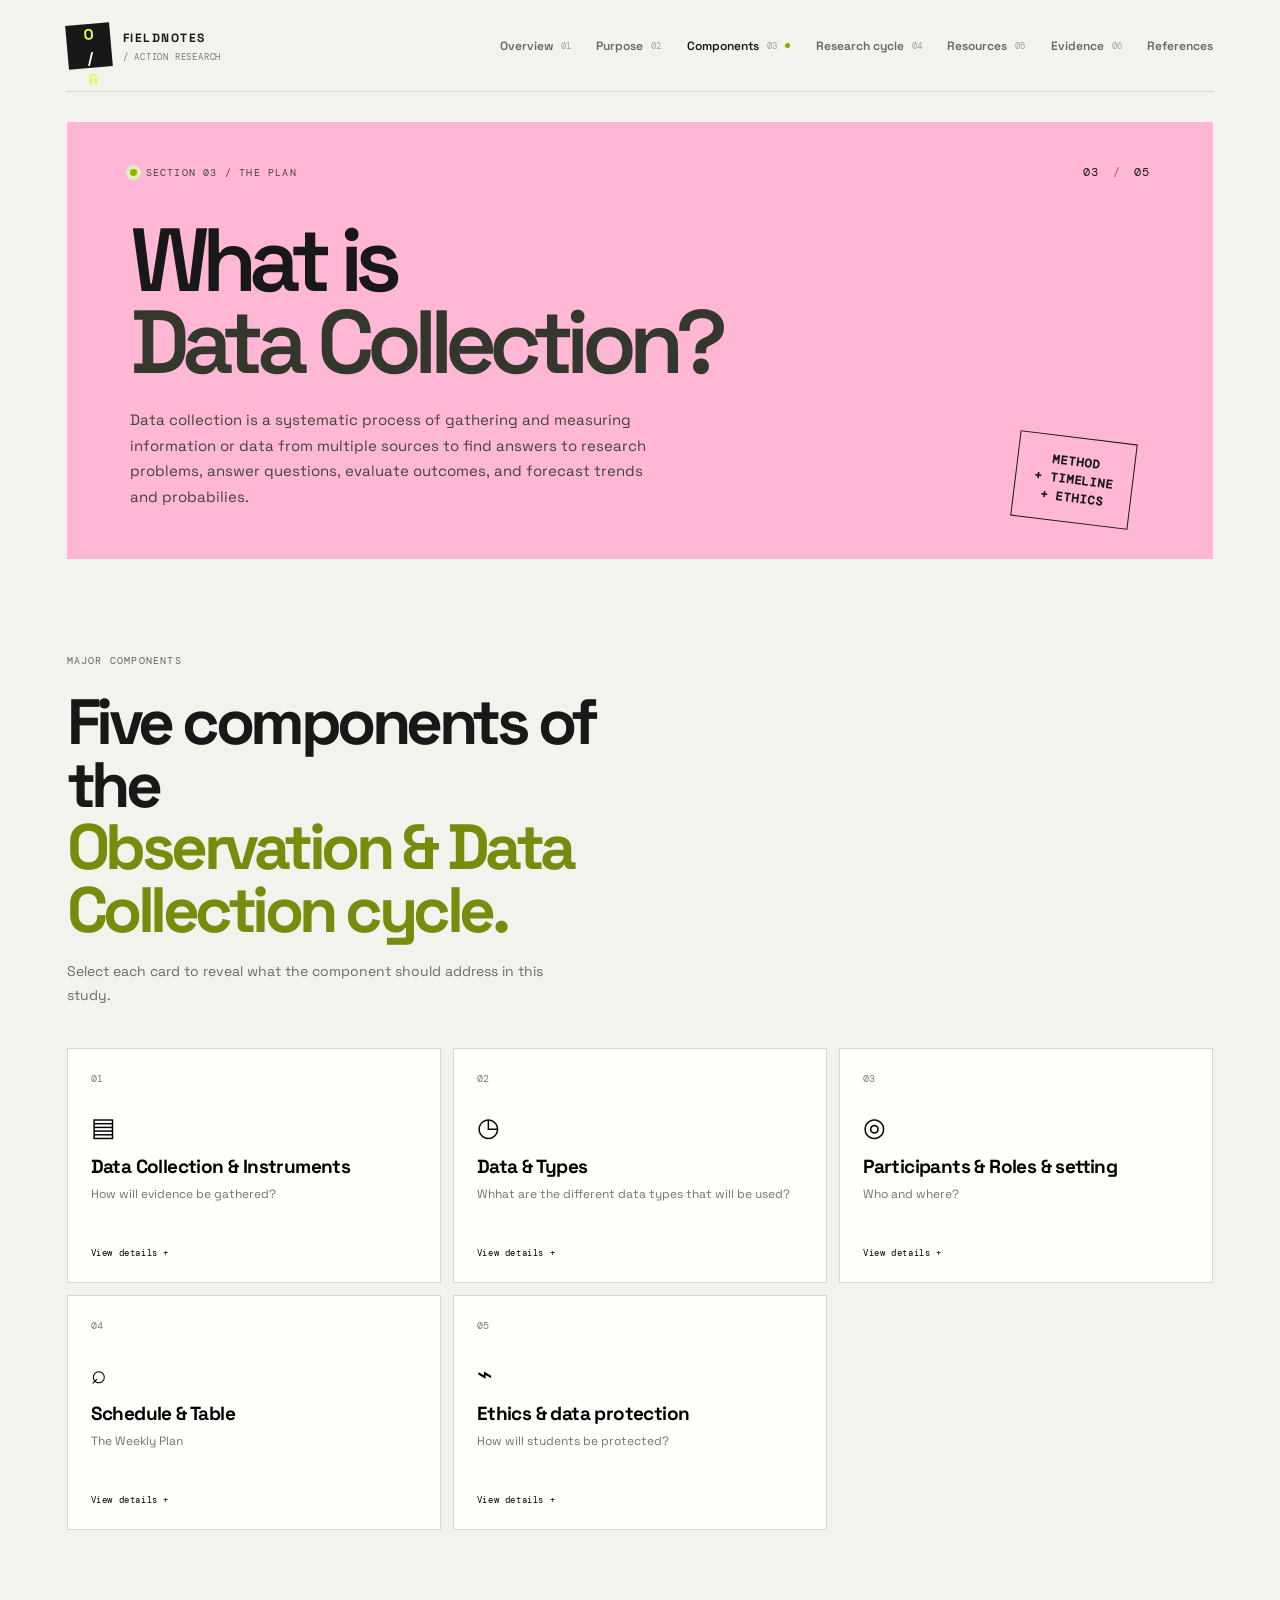
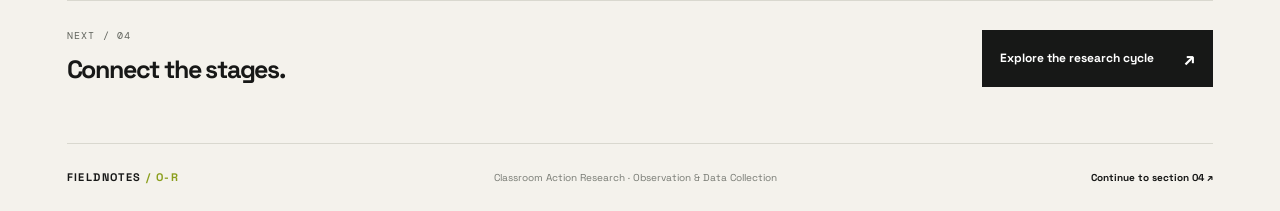
==== commit 920ca5e2: "Update components.html" ====
--- a/components.html
+++ b/components.html
@@ -9,17 +9,31 @@
   <link rel="stylesheet" href="style.css"><script src="script.js" defer></script>
 </head>
 <body><div class="site-shell">
-  <header class="site-header"><a class="brand" href="index.html"><span class="brand-mark">O<span>/</span>R</span><span class="brand-name">CLASSROOM<span> / ACTION RESEARCH</span></span></a><button class="menu-toggle" aria-label="Toggle navigation" aria-expanded="false"><span></span><span></span></button><nav class="main-nav" aria-label="Main navigation"><a href="index.html">Overview <span>01</span></a><a href="purpose.html">Purpose <span>02</span></a><a class="active" href="components.html">Components <span>03</span></a><a href="cycle.html">Research cycle <span>04</span></a><a href="resources.html">Resources <span>05</span></a><a href="evidence.html">Evidence <span>06</span></a><a href="references.html">References</a></nav></header>
+  <header class="site-header"><a class="brand" href="index.html"><span class="brand-mark">O<span>/</span>R</span><span class="brand-name">FIELDNOTES<span> / ACTION RESEARCH</span></span></a><button class="menu-toggle" aria-label="Toggle navigation" aria-expanded="false"><span></span><span></span></button><nav class="main-nav" aria-label="Main navigation"><a href="index.html">Overview <span>01</span></a><a href="purpose.html">Purpose <span>02</span></a><a class="active" href="components.html">Components <span>03</span></a><a href="cycle.html">Research cycle <span>04</span></a><a href="resources.html">Resources <span>05</span></a><a href="evidence.html">Evidence <span>06</span></a><a href="references.html">References</a></nav></header>
   <main>
     <section class="page-hero page-hero-pink"><div class="page-hero-top"><p class="eyebrow"><span class="eyebrow-dot"></span> SECTION 03 / THE PLAN</p><span class="page-count">03 <i>/</i> 05</span></div><h1>What is<br><em>Data Collection?</em></h1><p class="page-lede">Data collection is a systematic process of gathering and measuring information or data from multiple sources to find answers to research problems, answer questions, evaluate outcomes, and forecast trends and probabilies.</p><div class="hero-stamp">METHOD<br>+ TIMELINE<br>+ ETHICS</div></section>
-    <section class="section-block proposal-block"><div class="section-heading"><p class="eyebrow">MAJOR COMPONENTS</p><h2>Six components of the<br><em>Observation & Data Collection cycle.</em></h2><p>Select each card to reveal what the component should address in this study.</p></div>
+    <section class="section-block proposal-block"><div class="section-heading"><p class="eyebrow">MAJOR COMPONENTS</p><h2>Five components of the<br><em>Observation & Data Collection cycle.</em></h2><p>Select each card to reveal what the component should address in this study.</p></div>
       <div class="proposal-grid">
-        <button class="proposal-card" aria-expanded="false"><span class="proposal-number">01</span><span class="proposal-icon">◎</span><h3>Participants & Roles &amp; setting</h3><p class="proposal-summary">Who and where?</p><span class="expand-label">View details +</span><div class="proposal-details"><p>Students of Grade 9E at School A, the classroom context, the teacher-researcher, and the learning issue being investigated. The students of Grade E's work sample, logs and interview responses. The Class Teacher will implement the intervention and observes along side the researcher. The Student researcher will observe, record field notes and compare findings with the teacher.</p></div></button>
-        <button class="proposal-card" aria-expanded="false"><span class="proposal-number">02</span><span class="proposal-icon">⌕</span><h3>Focus &amp; indicators</h3><p class="proposal-summary">What will be noticed?</p><span class="expand-label">View details +</span><div class="proposal-details"><p>Define the critical-thinking behaviours to observe, such as explaining reasoning, using evidence, considering alternative views, and responding constructively to feedback.</p></div></button>
-        <button class="proposal-card" aria-expanded="false"><span class="proposal-number">03</span><span class="proposal-icon">▤</span><h3>Data Collection &amp; Instruments</h3><p class="proposal-summary">How will evidence be gathered?</p><span class="expand-label">View details +</span><div class="proposal-details"><p>Rubric-based classroom observation checklist</p> <p>Critical Thinking Rubric</p><p>AI Usage Log and AI Transparency Appendix</p><p>Student Reflective Journals</p><p>Surveys and Tests</p><p>Interviews with a focus group</p></div></button>
-        <button class="proposal-card" aria-expanded="false"><span class="proposal-number">04</span><span class="proposal-icon">◷</span><h3>Data &amp; Types</h3><p class="proposal-summary">Whhat are the different data types that will be used?</p><span class="expand-label">View details +</span><div class="proposal-details"><p>Quantitative: survey results, pre- and post-test scores, rubric scores, frequency counts from checklists.</p> <p>Qualitative: observation notes, AI logs, journal entries, interview responses, teacher feedback comments.</p></div></button>
-        <button class="proposal-card" aria-expanded="false"><span class="proposal-number">05</span><span class="proposal-icon">⌁</span><h3>Ethics &amp; data protection</h3><p class="proposal-summary">How will students be protected?</p><span class="expand-label">View details +</span><div class="proposal-details"><p>Follow school and institutional requirements for permission and consent, explain participation appropriately, use codes instead of names in working records, and store data securely.</p></div></button>
-        <button class="proposal-card" aria-expanded="false"><span class="proposal-number">06</span><span class="proposal-icon">↗</span><h3>Analysis &amp; quality</h3><p class="proposal-summary">How will findings be understood?</p><span class="expand-label">View details +</span><div class="proposal-details"><p>Explain how observations will be coded, rubric scores summarised, and baseline findings compared with later evidence. Use consistent criteria and, where feasible, a second observer to check interpretation.</p></div></button>
+        <button class="proposal-card" aria-expanded="false"><span class="proposal-number">01</span><span class="proposal-icon">▤</span><h3>Data Collection &amp; Instruments</h3><p class="proposal-summary">How will evidence be gathered?</p><span class="expand-label">View details +</span><div class="proposal-details"><p>Rubric-based classroom observation checklist</p> <p>Critical Thinking Rubric</p><p>AI Usage Log and AI Transparency Appendix</p><p>Student Reflective Journals</p><p>Surveys and Tests</p><p>Interviews with a focus group</p></div></button>
+        <button class="proposal-card" aria-expanded="false"><span class="proposal-number">02</span><span class="proposal-icon">◷</span><h3>Data &amp; Types</h3><p class="proposal-summary">Whhat are the different data types that will be used?</p><span class="expand-label">View details +</span><div class="proposal-details"><p>Quantitative: survey results, pre- and post-test scores, rubric scores, frequency counts from checklists.</p> <p>Qualitative: observation notes, AI logs, journal entries, interview responses, teacher feedback comments.</p></div></button>
+        <button class="proposal-card" aria-expanded="false"><span class="proposal-number">03</span><span class="proposal-icon">◎</span><h3>Participants & Roles &amp; setting</h3><p class="proposal-summary">Who and where?</p><span class="expand-label">View details +</span><div class="proposal-details"><p>Students of Grade 9E at School A, the classroom context, the teacher-researcher, and the learning issue being investigated. The students of Grade E's work sample, logs and interview responses. The Class Teacher will implement the intervention and observes along side the researcher. The Student researcher will observe, record field notes and compare findings with the teacher.</p></div></button>
+        <button class="proposal-card" aria-expanded="false">
+          <span class="proposal-number">04</span>
+          <span class="proposal-icon">⌕</span>
+          <h3>Schedule &amp; Table</h3>
+          <p class="proposal-summary">The Weekly Plan</p>
+          <span class="expand-label">View details +</span>
+
+          <div class="proposal-details">
+            <img
+              src="Schedule Table.png"
+              alt="Critical thinking behaviours and indicators"
+              class="indicator-image"
+              onclick="event.stopPropagation(); this.classList.toggle('image-expanded');"
+            >
+          </div>
+        </button> 
+       <button class="proposal-card" aria-expanded="false"><span class="proposal-number">05</span><span class="proposal-icon">⌁</span><h3>Ethics &amp; data protection</h3><p class="proposal-summary">How will students be protected?</p><span class="expand-label">View details +</span><div class="proposal-details"><p>Follow school and institutional requirements for permission and consent, explain participation appropriately, use codes instead of names in working records, and store data securely.</p></div></button>
       </div>
     </section>
     <section class="bottom-cta"><div><p class="eyebrow">NEXT / 04</p><h2>Connect the stages.</h2></div><a class="button button-dark" href="cycle.html">Explore the research cycle <span>↗</span></a></section>
--- a/style.css
+++ b/style.css
@@ -18,3 +18,50 @@
 @media(max-width:1000px){.site-shell{padding:0 4%}.site-header{height:78px}.brand-name{font-size:10px}.main-nav{gap:12px}.main-nav a{font-size:10px}.main-nav a span{display:none}.hero{min-height:530px;padding:55px 0}.hero h1{font-size:clamp(55px,8vw,84px)}.hero-art{height:360px}.circle-one{width:290px;height:290px}.observation-card{width:280px}.chapter-grid{grid-template-columns:repeat(2,1fr)}.chapter-card{min-height:220px}.context-band{grid-template-columns:100px 1fr 75px;padding:35px;gap:20px}.timeline-section{padding:50px 4%;gap:4%}.cycle-explorer{grid-template-columns:1fr 1fr;gap:20px}.cycle-node{width:125px}.node-plan,.node-observe{left:calc(50% - 62px)}.cycle-visual{height:400px}.cycle-detail{padding:25px}.connection-rows>div{grid-template-columns:110px 180px 1fr}}
 @media(max-width:720px){.site-shell{padding:0 20px}.site-header{height:72px}.menu-toggle{display:block;cursor:pointer}.main-nav{display:none;position:absolute;top:71px;left:0;right:0;background:var(--paper);border:1px solid var(--line);padding:12px 18px 18px;flex-direction:column;align-items:stretch;gap:0;box-shadow:0 12px 20px #17181712}.main-nav.is-open{display:flex}.main-nav a{padding:13px 0;border-bottom:1px solid var(--line);font-size:12px;justify-content:space-between}.main-nav a:last-child{border-bottom:0}.main-nav a span{display:block}.hero{grid-template-columns:1fr;padding:52px 0 35px;gap:20px}.hero h1{font-size:clamp(60px,15vw,92px)}.hero-intro{font-size:15px}.hero-meta{margin-top:30px}.hero-art{height:360px;grid-row:2}.circle-one{right:10%;width:280px;height:280px}.circle-two{left:7%}.sticker-top{right:4%}.sticker-bottom{left:4%}.intro-strip{grid-template-columns:1fr;gap:10px;padding:20px 0}.intro-strip p{font-size:21px}.section-block{padding:65px 0}.section-heading{margin-bottom:27px}.section-heading h2,.example-heading h2,.timeline-heading h2,.connection-table-section h2{font-size:47px}.chapter-grid{gap:9px}.chapter-card{padding:15px;min-height:205px}.chapter-card h3{font-size:22px}.chapter-card p{font-size:10px}.chapter-icon{margin-top:18px}.context-band{grid-template-columns:1fr;padding:27px;gap:25px;margin-bottom:55px}.context-side{display:none}.context-main h2{font-size:42px}.site-footer{flex-wrap:wrap;justify-content:space-between}.site-footer p{order:3;width:100%}.page-hero{margin-top:18px;min-height:370px;padding:25px 24px 35px}.page-hero-top{margin-bottom:40px}.page-hero h1{font-size:clamp(54px,13vw,78px)}.page-lede{font-size:13px;max-width:85%}.hero-stamp{right:15px;bottom:15px;font-size:9px;padding:9px;opacity:.8}.two-column-section{grid-template-columns:1fr;padding:45px 0;gap:12px}.big-text-panel,.dark-panel{min-height:0;padding:28px}.oversized-symbol{margin:25px 0 15px}.example-section{padding:5px 0 50px}.example-flow{grid-template-columns:1fr;gap:8px}.example-step{min-height:0;padding:20px}.example-icon{margin:13px 0 7px}.flow-arrow{transform:rotate(90deg);height:24px}.bottom-cta{align-items:flex-start;flex-direction:column;padding-bottom:40px}.proposal-grid{grid-template-columns:1fr 1fr}.proposal-card{padding:17px;min-height:225px}.proposal-card h3{font-size:17px}.timeline-section{grid-template-columns:1fr;gap:25px;padding:35px 20px;margin-bottom:50px}.timeline:before{left:72px}.timeline-item{grid-template-columns:58px 30px 1fr;gap:10px}.timeline-week{font-size:7px}.timeline-marker{width:28px;height:28px}.cycle-section{padding:55px 0 40px}.cycle-explorer{grid-template-columns:1fr}.cycle-visual{height:360px;max-width:430px}.cycle-node{width:116px;min-height:88px;padding:10px}.node-plan,.node-observe{left:calc(50% - 58px)}.node-act{right:0}.node-reflect{left:0}.cycle-node strong{font-size:16px}.cycle-node small{font-size:9px}.cycle-center{width:110px;height:110px}.cycle-center strong{font-size:13px}.cycle-arrows{transform:scale(.94)}.cycle-detail{min-height:0;padding:25px}.cycle-detail h3{font-size:30px}.cycle-summary{padding:16px;gap:12px;align-items:flex-start}.cycle-summary p{font-size:11px}.connection-table-section{padding:20px 0 55px}.connection-rows>div{grid-template-columns:1fr auto;gap:6px;padding:15px}.connection-rows span{grid-column:1/-1}.connection-rows strong{font-size:13px}.connection-rows p{grid-column:1/-1;line-height:1.6}.resource-section{padding:55px 0}.resource-grid{grid-template-columns:1fr}.resource-card{min-height:0;padding:24px}.resource-card h3{font-size:25px}.process-section{grid-template-columns:1fr;gap:30px;padding:10px 0 60px}.closing-panel{padding:35px 25px;margin-bottom:50px}.closing-panel h2{font-size:58px}.closing-mark{right:-4%;top:20%;font-size:160px;opacity:.7}}
 @media(max-width:390px){.site-shell{padding:0 14px}.brand{gap:8px}.brand-mark{width:38px;height:38px}.brand-name{font-size:9px}.brand-name>span{font-size:7px}.hero-actions{gap:16px}.button{gap:18px}.chapter-grid,.proposal-grid{grid-template-columns:1fr}.chapter-card{min-height:190px}.proposal-card{min-height:190px}.page-hero h1{font-size:52px}.page-lede{max-width:100%}.hero-stamp{display:none}.cycle-node{width:103px}.node-plan,.node-observe{left:calc(50% - 51px)}.cycle-node strong{font-size:14px}.cycle-node small{font-size:8px}.cycle-center{width:92px;height:92px}.cycle-center strong{font-size:11px}.cycle-center span{font-size:7px}.cycle-visual{height:330px}.cycle-arrows{transform:scale(.85)}.closing-panel h2{font-size:49px}}
+
+/* Framework image */
+.framework-figure {
+  margin: 30px 0 10px;
+  text-align: center;
+}
+
+.framework-image {
+  display: block;
+  width: 100%;
+  max-width: 700px;
+  height: auto;
+  margin: 0 auto;
+  border-radius: 12px;
+  cursor: zoom-in;
+  transition: transform 0.3s ease, box-shadow 0.3s ease;
+}
+
+.framework-image:hover {
+  transform: scale(1.01);
+}
+
+.framework-figure figcaption {
+  margin-top: 12px;
+  font-size: 0.85rem;
+  opacity: 0.75;
+  line-height: 1.5;
+}
+
+/* Expanded image */
+.framework-image.framework-expanded {
+  position: fixed;
+  top: 50%;
+  left: 50%;
+  z-index: 9999;
+  width: auto;
+  height: auto;
+  max-width: 90vw;
+  max-height: 85vh;
+  object-fit: contain;
+  transform: translate(-50%, -50%);
+  background: white;
+  padding: 8px;
+  border-radius: 10px;
+  box-shadow: 0 0 0 100vmax rgba(0, 0, 0, 0.85);
+  cursor: zoom-out;
+}
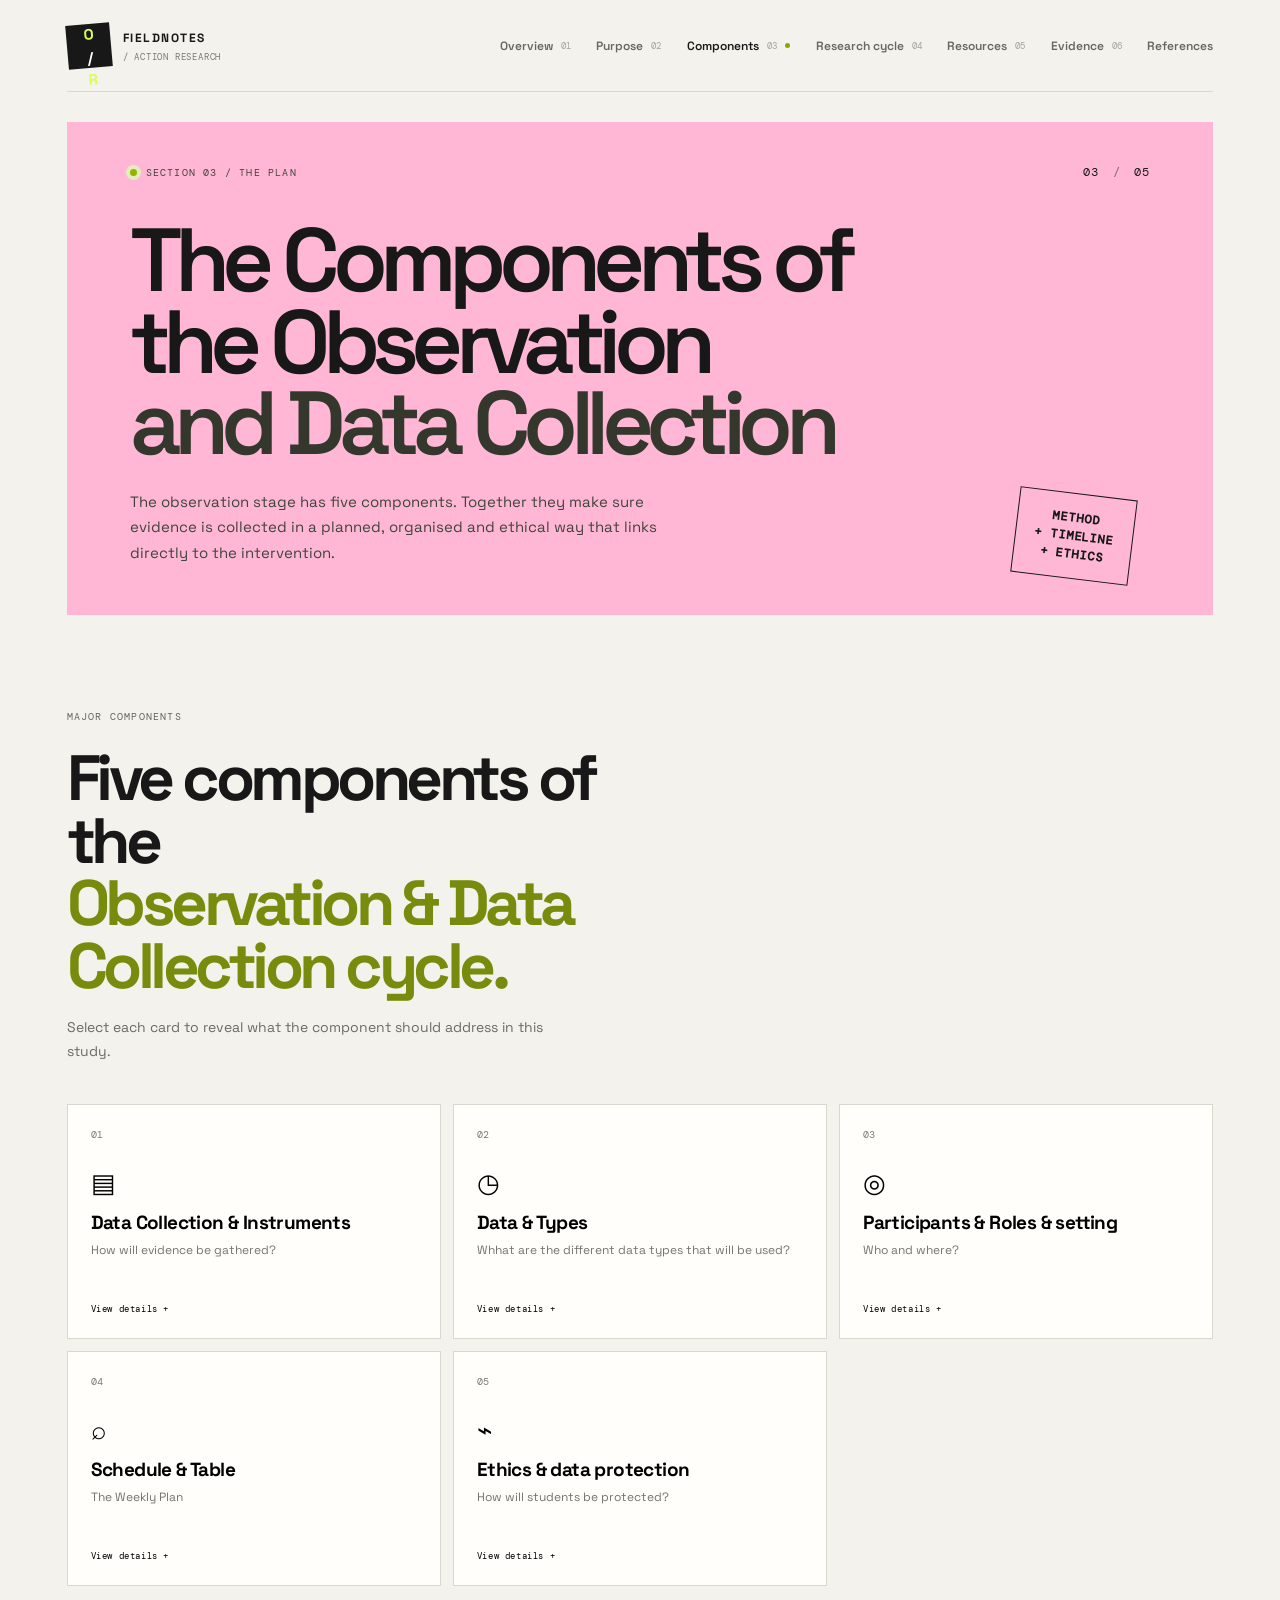
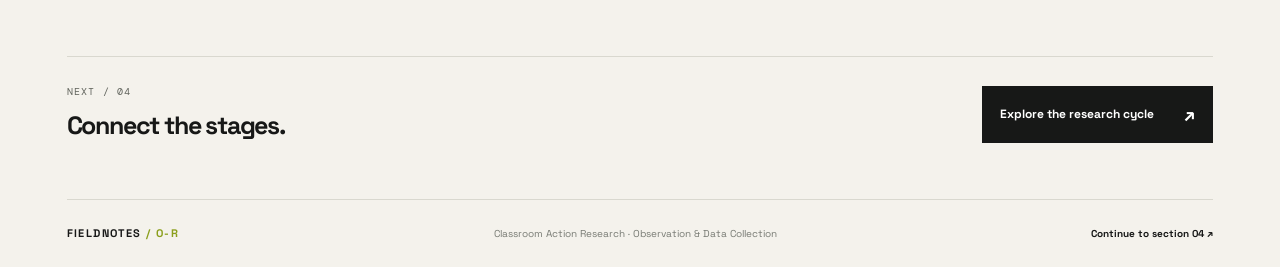
==== commit acfa8b52: "Update components.html" ====
--- a/components.html
+++ b/components.html
@@ -11,7 +11,7 @@
 <body><div class="site-shell">
   <header class="site-header"><a class="brand" href="index.html"><span class="brand-mark">O<span>/</span>R</span><span class="brand-name">FIELDNOTES<span> / ACTION RESEARCH</span></span></a><button class="menu-toggle" aria-label="Toggle navigation" aria-expanded="false"><span></span><span></span></button><nav class="main-nav" aria-label="Main navigation"><a href="index.html">Overview <span>01</span></a><a href="purpose.html">Purpose <span>02</span></a><a class="active" href="components.html">Components <span>03</span></a><a href="cycle.html">Research cycle <span>04</span></a><a href="resources.html">Resources <span>05</span></a><a href="evidence.html">Evidence <span>06</span></a><a href="references.html">References</a></nav></header>
   <main>
-    <section class="page-hero page-hero-pink"><div class="page-hero-top"><p class="eyebrow"><span class="eyebrow-dot"></span> SECTION 03 / THE PLAN</p><span class="page-count">03 <i>/</i> 05</span></div><h1>What is<br><em>Data Collection?</em></h1><p class="page-lede">Data collection is a systematic process of gathering and measuring information or data from multiple sources to find answers to research problems, answer questions, evaluate outcomes, and forecast trends and probabilies.</p><div class="hero-stamp">METHOD<br>+ TIMELINE<br>+ ETHICS</div></section>
+    <section class="page-hero page-hero-pink"><div class="page-hero-top"><p class="eyebrow"><span class="eyebrow-dot"></span> SECTION 03 / THE PLAN</p><span class="page-count">03 <i>/</i> 05</span></div><h1>The Components of the Observation<br><em>and Data Collection</em></h1><p class="page-lede">The observation stage has five components. Together they make sure evidence is collected in a planned, organised and ethical way that links directly to the intervention.</p><div class="hero-stamp">METHOD<br>+ TIMELINE<br>+ ETHICS</div></section>
     <section class="section-block proposal-block"><div class="section-heading"><p class="eyebrow">MAJOR COMPONENTS</p><h2>Five components of the<br><em>Observation & Data Collection cycle.</em></h2><p>Select each card to reveal what the component should address in this study.</p></div>
       <div class="proposal-grid">
         <button class="proposal-card" aria-expanded="false"><span class="proposal-number">01</span><span class="proposal-icon">▤</span><h3>Data Collection &amp; Instruments</h3><p class="proposal-summary">How will evidence be gathered?</p><span class="expand-label">View details +</span><div class="proposal-details"><p>Rubric-based classroom observation checklist</p> <p>Critical Thinking Rubric</p><p>AI Usage Log and AI Transparency Appendix</p><p>Student Reflective Journals</p><p>Surveys and Tests</p><p>Interviews with a focus group</p></div></button>
